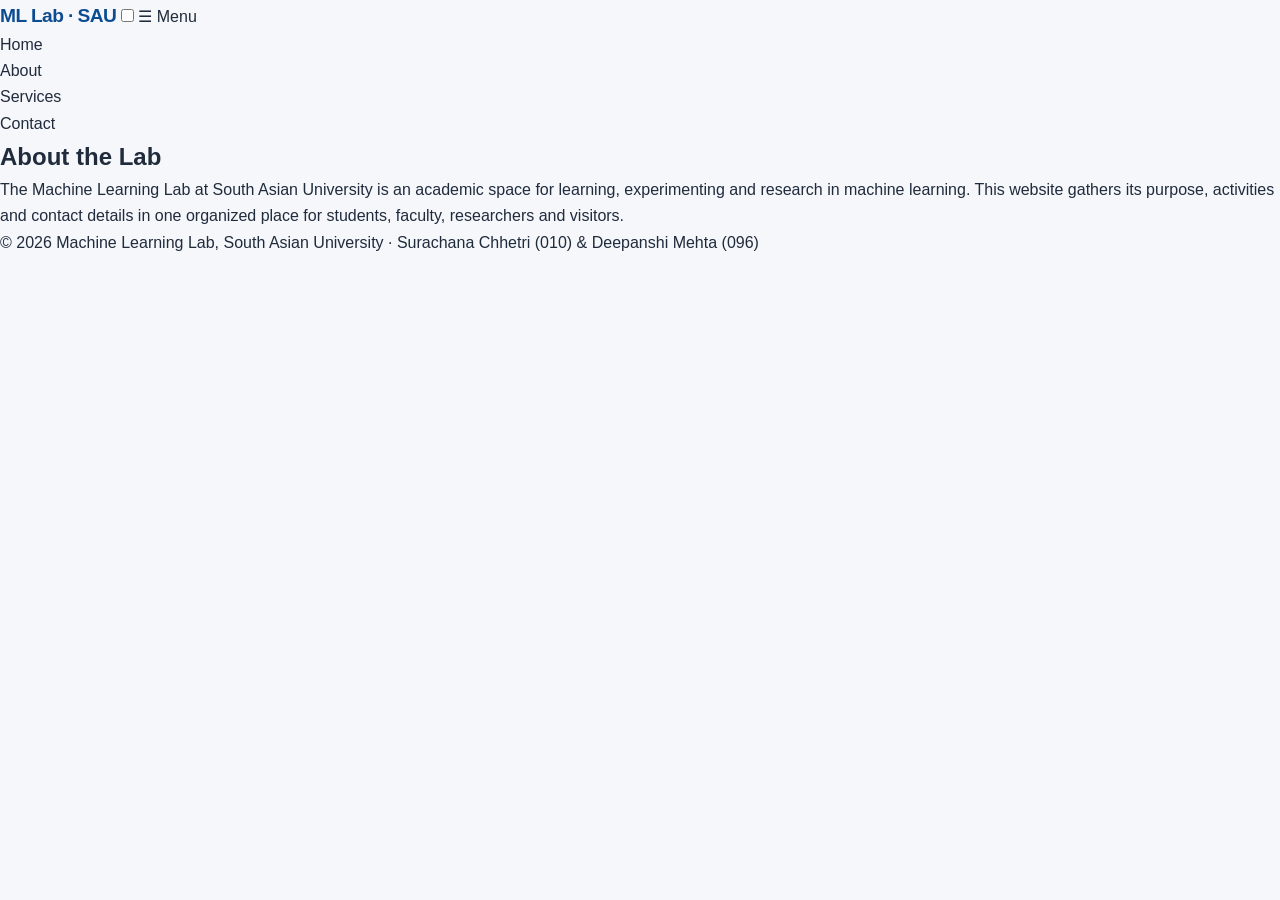
==== about.html @ 7c420d7f "Add files via upload" ====
<!DOCTYPE html>
<html lang="en">
<head>
<meta charset="UTF-8">
<meta name="viewport" content="width=device-width, initial-scale=1">
<title>About | Machine Learning Lab</title>
<link rel="stylesheet" href="css/style.css">
<script src="js/script.js" defer></script>
</head>
<body>
<header><nav>
<span class="logo">ML Lab · SAU</span>
<input type="checkbox" id="menu-toggle" class="menu-check" aria-label="Toggle menu">
<label for="menu-toggle" class="hamburger" aria-hidden="true">&#9776; Menu</label>
<ul>
<li><a href="index.html">Home</a></li>
<li><a href="about.html" class="active">About</a></li>
<li><a href="services.html">Services</a></li>
<li><a href="contact.html">Contact</a></li>
</ul>
</nav></header>
<main>
<h2>About the Lab</h2>
<p>The Machine Learning Lab at South Asian University is an academic space for learning, experimenting and research in machine learning. This website gathers its purpose, activities and contact details in one organized place for students, faculty, researchers and visitors.</p>
</main>
<footer>&copy; 2026 Machine Learning Lab, South Asian University · Surachana Chhetri (010) &amp; Deepanshi Mehta (096)</footer>
</body>
</html>
---- css/style.css ----
/* Machine Learning Lab website - shared stylesheet */
:root{--bg:#f5f7fb;--surface:#fff;--text:#202b3c;--muted:#64748b;--primary:#244b87;--accent:#3974c6;--line:#e2e8f0;--soft:#eaf1fb;--shadow:0 12px 35px rgba(25,50,85,.07)}
[data-theme="dark"]{--bg:#101827;--surface:#182437;--text:#e7edf7;--muted:#a8b5c8;--primary:#a9c8f4;--accent:#78aaf0;--line:#2c3c53;--soft:#202f48;--shadow:0 12px 35px rgba(0,0,0,.18)}
*{box-sizing:border-box;margin:0;padding:0}
html{scroll-behavior:smooth}
body{font-family:Inter,"Segoe UI",Arial,sans-serif;background:var(--bg);color:var(--text);line-height:1.65;min-height:100vh}
a{color:inherit;text-decoration:none}
button,input,textarea{font:inherit}
.site-header{position:sticky;top:0;z-index:10;background:var(--surface);border-bottom:1px solid var(--line)}
.nav-container{max-width:1120px;margin:auto;min-height:72px;padding:12px 24px;display:flex;align-items:center;justify-content:space-between;gap:20px}
.logo{font-weight:800;font-size:1.2rem;color:var(--primary);letter-spacing:-.03em}.logo span{font-weight:500;color:var(--muted)}
.nav-links{list-style:none;display:flex;align-items:center;gap:26px}.nav-links a{color:var(--muted);font-size:.95rem;font-weight:600;padding:8px 0;border-bottom:2px solid transparent}.nav-links a:hover,.nav-links a.active{color:var(--accent);border-color:var(--accent)}
.nav-actions{display:flex;align-items:center;gap:8px;margin-left:auto}
.theme-toggle,.menu-toggle{border:1px solid var(--line);background:var(--surface);color:var(--text);border-radius:9px;padding:8px 11px;cursor:pointer;font-size:.88rem}.theme-toggle:hover,.menu-toggle:hover{border-color:var(--accent)}.menu-toggle{display:none}
.hero{background:radial-gradient(ellipse at 80% 20%,rgba(83,139,211,.16),transparent 40%),var(--soft);text-align:center;padding:92px 22px 100px}
.eyebrow{font-size:.75rem;font-weight:800;letter-spacing:.15em;color:var(--accent);margin-bottom:10px}
.hero h1,.page-intro h1{font-size:clamp(2.3rem,5vw,3.7rem);line-height:1.12;letter-spacing:-.045em;color:var(--primary);margin-bottom:18px}
.hero-copy{max-width:650px;margin:0 auto 28px;color:var(--muted);font-size:1.1rem}
.button{display:inline-flex;align-items:center;justify-content:center;gap:10px;border:0;border-radius:9px;background:var(--accent);color:white;padding:12px 22px;font-weight:700;cursor:pointer;transition:transform .2s,background .2s}.button:hover{background:var(--primary);transform:translateY(-2px)}
.content-section,.gallery-section{max-width:1120px;margin:auto;padding:72px 24px}
.section-heading{text-align:center;margin-bottom:30px}.section-heading h2,.callout h2{font-size:2rem;letter-spacing:-.03em;color:var(--primary);margin-bottom:8px}.section-heading>p:last-child{color:var(--muted)}
.cards{display:grid;grid-template-columns:repeat(auto-fit,minmax(220px,1fr));gap:18px}
.card{background:var(--surface);border:1px solid var(--line);border-radius:14px;padding:24px;box-shadow:var(--shadow)}
.card h3{color:var(--primary);font-size:1.08rem;margin:8px 0}.card p{color:var(--muted);font-size:.95rem}
.card-icon{width:42px;height:42px;display:grid;place-items:center;border-radius:12px;background:var(--soft);color:var(--accent);font-size:1.35rem;font-weight:800}
.callout{max-width:1072px;margin:0 auto 70px;padding:30px 34px;border-radius:16px;background:var(--primary);display:flex;align-items:center;justify-content:space-between;gap:20px}.callout h2{color:white;margin:0}.callout .eyebrow{color:#c7dcfa}.button-light{background:white;color:#244b87;white-space:nowrap}.button-light:hover{background:#eaf1fb;color:#244b87}
.page-main{max-width:1120px;margin:auto;padding:55px 24px 80px}.page-intro{text-align:center;padding:22px 0 40px}.page-intro h1{font-size:clamp(2.2rem,4vw,3rem)}.page-intro>p:last-child{color:var(--muted);max-width:650px;margin:auto}
.prose-card{max-width:900px;margin:auto;background:var(--surface);padding:34px;border:1px solid var(--line);border-radius:16px;box-shadow:var(--shadow)}.prose-card h2{color:var(--primary);margin:4px 0 12px}.prose-card>p{color:var(--muted);margin-bottom:28px}.compact-cards{grid-template-columns:repeat(auto-fit,minmax(190px,1fr));margin-top:18px}.compact-cards .card{box-shadow:none;padding:18px}
.service-cards{margin-bottom:50px}.gallery-section{padding:35px 0 0}.filters{display:flex;justify-content:center;flex-wrap:wrap;gap:9px;margin:24px 0 10px}.filter-btn{border:1px solid var(--line);border-radius:30px;background:var(--surface);color:var(--text);padding:8px 17px;cursor:pointer}.filter-btn:hover,.filter-btn.active{background:var(--accent);border-color:var(--accent);color:white}.filter-status{text-align:center;color:var(--muted);font-size:.85rem;margin-bottom:18px}.project-grid{grid-template-columns:repeat(auto-fit,minmax(250px,1fr))}.project[hidden]{display:none}.tag{display:inline-block;padding:3px 10px;border-radius:20px;background:var(--soft);color:var(--accent);font-size:.75rem;font-weight:700}.empty-state{text-align:center;padding:25px;color:var(--muted)}
.contact-layout{display:grid;grid-template-columns:.8fr 1.2fr;gap:22px;align-items:start}.contact-info h2,.form-card h2{color:var(--primary);margin-bottom:12px}.contact-info>p:not(.eyebrow){color:var(--muted)}.small-note{margin-top:25px;font-size:.9rem}.form-card{background:var(--surface);border:1px solid var(--line);border-radius:14px;padding:28px;box-shadow:var(--shadow)}.form-intro{color:var(--muted);font-size:.9rem;margin-bottom:16px}
form label{display:block;font-weight:700;font-size:.9rem;margin:15px 0 6px}form input,form textarea{display:block;width:100%;padding:11px 13px;border:1px solid var(--line);border-radius:8px;background:var(--bg);color:var(--text);outline:none}form input:focus,form textarea:focus{border-color:var(--accent);box-shadow:0 0 0 3px rgba(57,116,198,.13)}form textarea{resize:vertical;min-height:120px}.field-error{display:block;color:#dc4545;font-size:.8rem;min-height:1.1em}.message-meta{display:flex;justify-content:space-between;gap:10px;color:var(--muted);font-size:.8rem;margin:3px 0 16px}.form-success{margin-top:16px;padding:13px;border-radius:9px;background:#e5f7ed;color:#17663b;border:1px solid #a9e2bf;font-size:.9rem}[data-theme="dark"] .form-success{background:#173d31;color:#a8edc5;border-color:#28664d}
.site-footer{text-align:center;padding:24px 18px;background:var(--surface);border-top:1px solid var(--line);color:var(--muted);font-size:.85rem}.site-footer p+p{font-size:.78rem;margin-top:3px}
@media(max-width:720px){.nav-container{flex-wrap:wrap;padding:12px 18px}.menu-toggle{display:inline-block}.nav-links{display:none;order:3;width:100%;flex-direction:column;align-items:flex-start;gap:5px;padding:8px 0 12px}.nav-links.open{display:flex}.nav-links a{display:block;width:100%}.hero{padding:70px 20px}.contact-layout{grid-template-columns:1fr}.callout{margin:0 18px 50px;align-items:flex-start;flex-direction:column}.content-section{padding:55px 18px}.page-main{padding:40px 18px 60px}.gallery-section{padding-left:0;padding-right:0}}
@media(max-width:420px){.theme-toggle span,.menu-toggle span{display:none}.hero h1{font-size:2.25rem}.prose-card,.form-card{padding:22px}.filters{justify-content:flex-start}}
@media(prefers-reduced-motion:reduce){html{scroll-behavior:auto}*,*::before,*::after{transition:none!important}}


/* South Asian University-inspired institutional identity */
:root{--primary:#0e4c92;--accent:#1768b5;--soft:#edf4fb;--line:#dce6f1}
[data-theme="dark"]{--primary:#a9c9ed;--accent:#79b4f0;--soft:#1d3048;--line:#2b405a}
.university-strip{background:#0e4c92;color:#fff;font-size:.76rem;letter-spacing:.025em}
.institution-inner{max-width:1180px;margin:auto;padding:7px 24px;display:flex;justify-content:space-between;gap:16px;align-items:center}
.institution-inner a{color:#fff;font-weight:700;text-decoration:underline;text-underline-offset:3px}
.site-header{box-shadow:0 3px 16px rgba(14,55,98,.06)}
.nav-container{max-width:1180px;min-height:88px}
.brand-lockup{display:flex;align-items:center;gap:15px;min-width:0;color:var(--text)}
.sau-logo{display:block;width:104px;height:auto;max-height:65px;object-fit:contain;object-position:left center}
.brand-divider{height:48px;width:1px;background:var(--line);flex:0 0 1px}
.lab-name{display:flex;flex-direction:column;line-height:1.3;gap:4px}
.lab-name strong{font-size:1.03rem;color:var(--primary);letter-spacing:-.02em}
.lab-name small{font-size:.78rem;color:var(--muted);letter-spacing:.025em}
.nav-links{gap:23px}
.nav-links a{font-size:.9rem}
.hero{background:linear-gradient(120deg,rgba(14,76,146,.08),transparent 55%),radial-gradient(ellipse at 85% 15%,rgba(23,104,181,.17),transparent 42%),var(--soft);padding-top:82px}
.hero-seal{display:inline-flex;gap:10px;align-items:center;border:1px solid rgba(14,76,146,.2);border-radius:99px;padding:5px 15px;margin:0 auto 20px;color:var(--primary);font-size:.72rem;font-weight:800;letter-spacing:.14em}
.hero-seal span{color:#b28a35}
.institution-note{max-width:1072px;margin:28px auto 0;padding:17px 22px;border-left:4px solid #0e4c92;background:var(--surface);box-shadow:var(--shadow);display:flex;align-items:center;justify-content:space-between;gap:22px;color:var(--muted);font-size:.91rem}
.institution-note strong{color:var(--primary)}.institution-note a{color:var(--accent);font-weight:800;white-space:nowrap}
.site-footer{padding:0;background:#0a3769;color:#e6eef8;text-align:left;border:0}
.footer-main{max-width:1120px;margin:auto;padding:34px 24px;display:grid;grid-template-columns:1.1fr 1.5fr .8fr;gap:28px}
.footer-brand,.footer-contact,.footer-links{display:flex;flex-direction:column;align-items:flex-start;gap:7px;font-size:.84rem}
.footer-brand strong{font-size:1.12rem}.footer-brand span{color:#c9d9ec}.footer-brand small{color:#9eb9d8;font-style:italic;margin-top:5px}
.footer-contact strong,.footer-links strong{color:#fff;font-size:.9rem}.footer-contact span,.footer-links a{color:#c9d9ec}.footer-contact a{color:#fff;text-decoration:underline;text-underline-offset:3px}
.footer-bottom{border-top:1px solid rgba(255,255,255,.17);max-width:none;padding:15px max(24px,calc((100% - 1072px)/2));display:flex;justify-content:space-between;gap:15px;flex-wrap:wrap;font-size:.76rem;color:#c9d9ec}
.project-disclaimer{text-align:center;padding:0 18px 16px;font-size:.7rem;color:#9eb9d8}
.contact-info a{color:var(--accent);font-weight:700}
@media(max-width:820px){.nav-container{gap:12px}.brand-lockup{gap:10px}.sau-logo{width:82px}.lab-name strong{font-size:.92rem}.nav-links{gap:14px}}
@media(max-width:720px){.institution-inner{padding:7px 18px;font-size:.68rem}.nav-container{min-height:76px}.brand-lockup{max-width:calc(100% - 105px)}.sau-logo{width:70px;max-height:52px}.brand-divider{height:40px}.lab-name strong{font-size:.82rem}.lab-name small{font-size:.68rem}.nav-actions{gap:5px}.institution-note{margin:20px 18px 0;align-items:flex-start;flex-direction:column;gap:8px}.footer-main{grid-template-columns:1fr 1fr;padding:28px 20px}.footer-brand{grid-column:1/-1}.footer-bottom{padding:14px 20px;flex-direction:column}}
@media(max-width:420px){.institution-inner span{max-width:65%}.sau-logo{width:58px}.brand-lockup{gap:8px}.lab-name strong{font-size:.76rem}.lab-name small{font-size:.62rem}.brand-divider{height:34px}.footer-main{grid-template-columns:1fr}.footer-brand{grid-column:auto}}
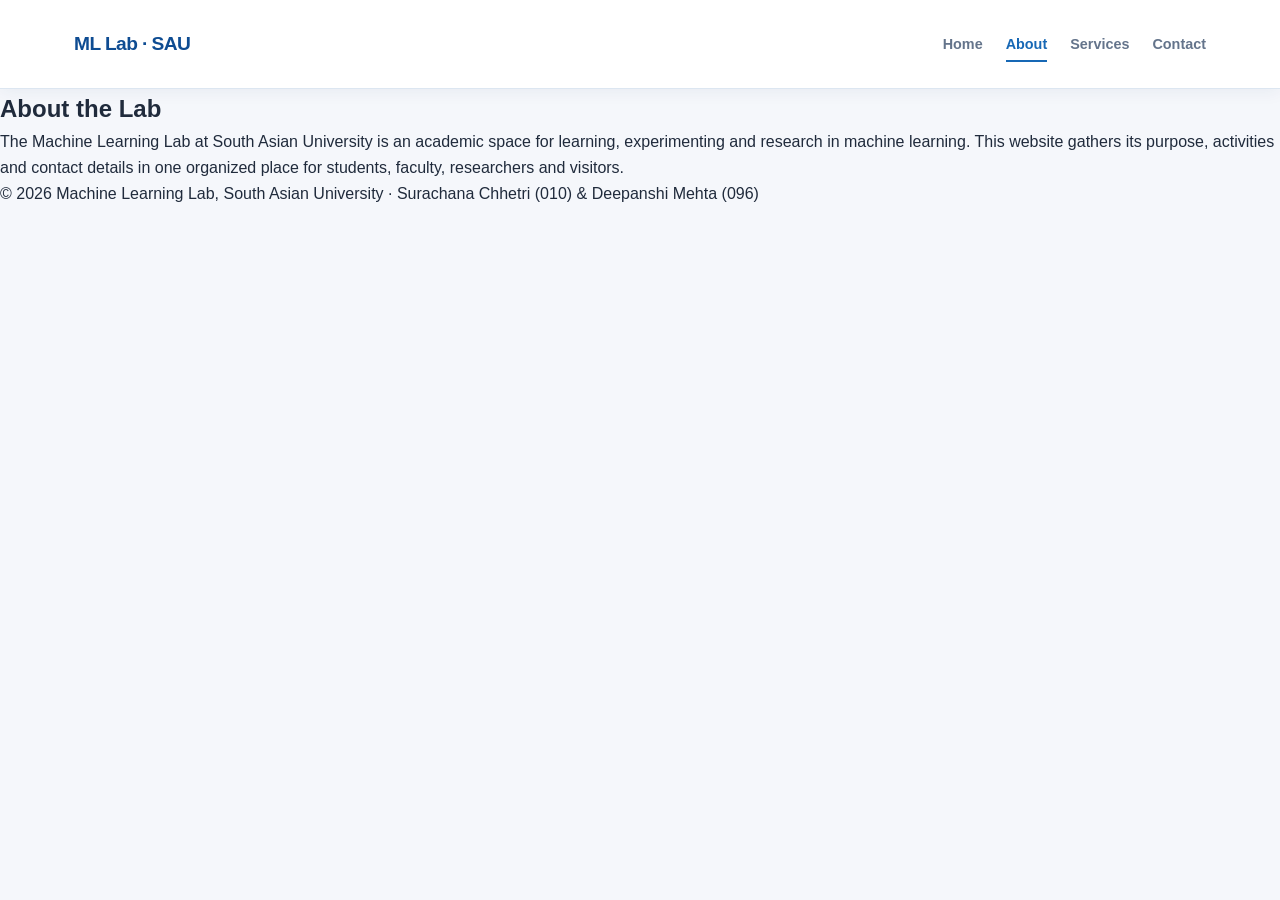
==== commit d6a14b3e: "Fix styling on About, Services and Contact pages" ====
--- a/about.html
+++ b/about.html
@@ -8,17 +8,22 @@
 <script src="js/script.js" defer></script>
 </head>
 <body>
-<header><nav>
-<span class="logo">ML Lab · SAU</span>
-<input type="checkbox" id="menu-toggle" class="menu-check" aria-label="Toggle menu">
-<label for="menu-toggle" class="hamburger" aria-hidden="true">&#9776; Menu</label>
-<ul>
-<li><a href="index.html">Home</a></li>
-<li><a href="about.html" class="active">About</a></li>
-<li><a href="services.html">Services</a></li>
-<li><a href="contact.html">Contact</a></li>
-</ul>
-</nav></header>
+<header class="site-header">
+    <nav class="nav-container" aria-label="Main navigation">
+
+        <a class="logo" href="index.html">
+            ML Lab · SAU
+        </a>
+
+        <ul class="nav-links">
+            <li><a href="index.html">Home</a></li>
+            <li><a href="about.html" class="active">About</a></li>
+            <li><a href="services.html">Services</a></li>
+            <li><a href="contact.html">Contact</a></li>
+        </ul>
+
+    </nav>
+</header>
 <main>
 <h2>About the Lab</h2>
 <p>The Machine Learning Lab at South Asian University is an academic space for learning, experimenting and research in machine learning. This website gathers its purpose, activities and contact details in one organized place for students, faculty, researchers and visitors.</p>
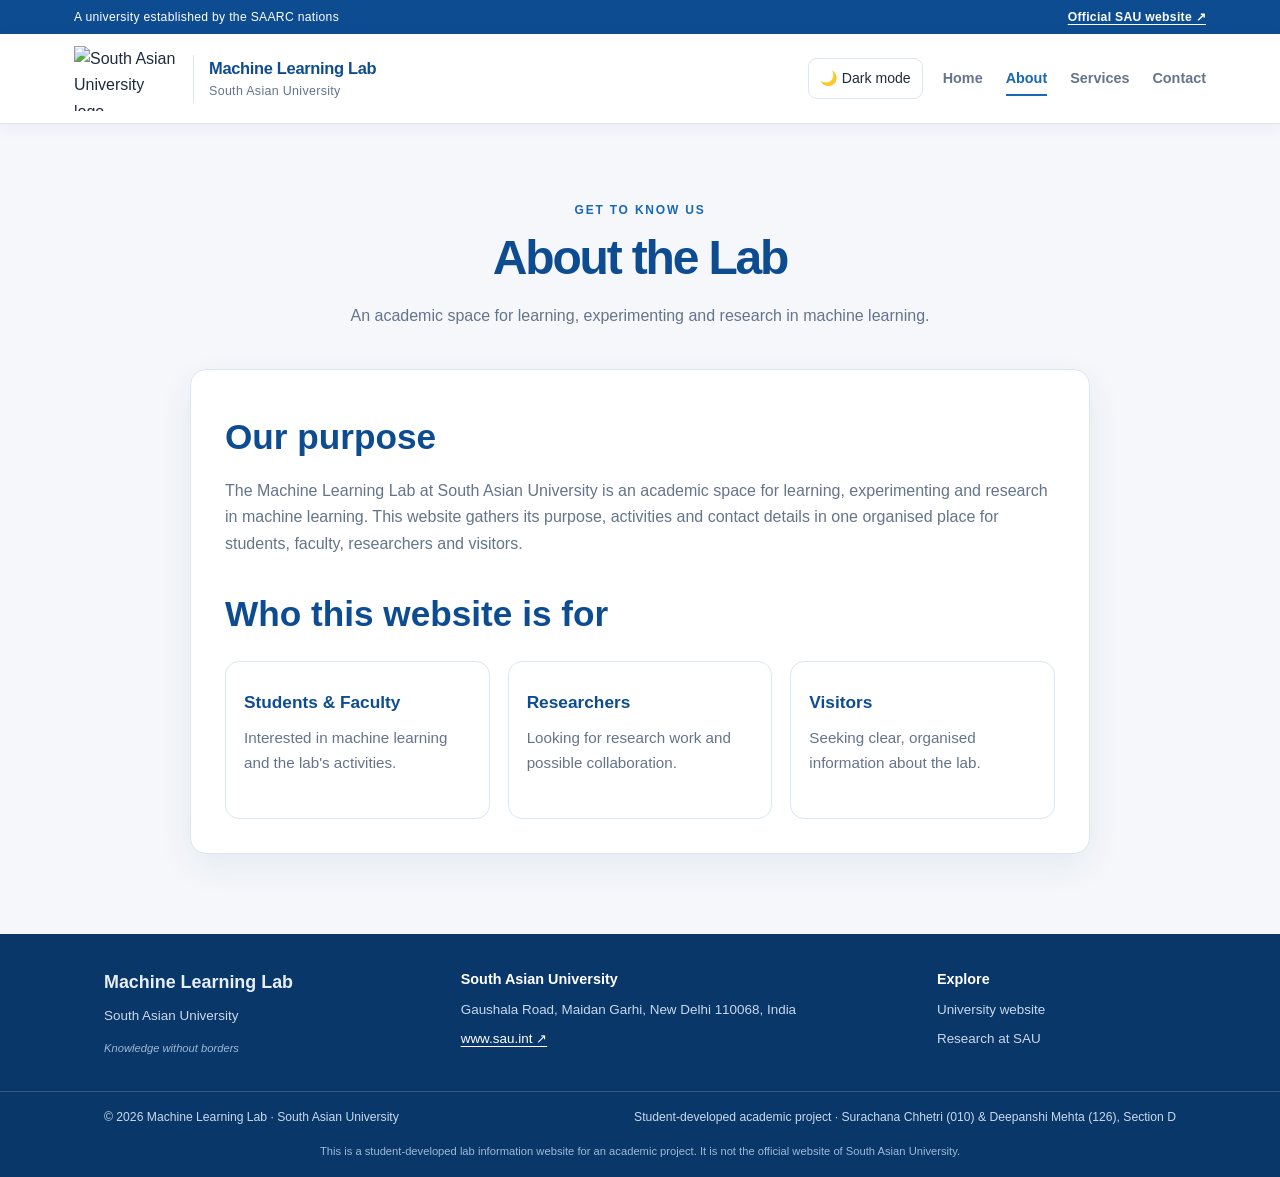
==== commit ab77cb63: "Update all website pages and improve overall styling and navigation Updated Home, About, Services an" ====
--- a/about.html
+++ b/about.html
@@ -1,33 +1,57 @@
-<!DOCTYPE html>
-<html lang="en">
-<head>
-<meta charset="UTF-8">
-<meta name="viewport" content="width=device-width, initial-scale=1">
-<title>About | Machine Learning Lab</title>
-<link rel="stylesheet" href="css/style.css">
-<script src="js/script.js" defer></script>
-</head>
-<body>
-<header class="site-header">
-    <nav class="nav-container" aria-label="Main navigation">
-
-        <a class="logo" href="index.html">
-            ML Lab · SAU
-        </a>
-
-        <ul class="nav-links">
-            <li><a href="index.html">Home</a></li>
-            <li><a href="about.html" class="active">About</a></li>
-            <li><a href="services.html">Services</a></li>
-            <li><a href="contact.html">Contact</a></li>
-        </ul>
-
-    </nav>
-</header>
-<main>
-<h2>About the Lab</h2>
-<p>The Machine Learning Lab at South Asian University is an academic space for learning, experimenting and research in machine learning. This website gathers its purpose, activities and contact details in one organized place for students, faculty, researchers and visitors.</p>
-</main>
-<footer>&copy; 2026 Machine Learning Lab, South Asian University · Surachana Chhetri (010) &amp; Deepanshi Mehta (096)</footer>
-</body>
-</html>
+<!DOCTYPE html>
+<html lang="en">
+<head>
+  <meta charset="UTF-8">
+  <meta name="viewport" content="width=device-width, initial-scale=1.0">
+  <meta name="theme-color" content="#0e4c92">
+  <link rel="icon" href="https://sau.int/wp-content/themes/sau/images/sau_logo.gif" type="image/gif">
+  <meta name="description" content="Machine Learning Lab at South Asian University: research, projects, learning and collaboration.">
+  <title>About | Machine Learning Lab · SAU</title>
+  <link rel="stylesheet" href="../css/style.css">
+  <script src="../js/script.js" defer></script>
+</head>
+<body>
+<div class="university-strip"><div class="institution-inner"><span>A university established by the SAARC nations</span><a href="https://sau.int/" target="_blank" rel="noopener">Official SAU website ↗</a></div></div>
+<header class="site-header">
+  <nav class="nav-container" aria-label="Main navigation">
+    <a class="brand-lockup" href="../index.html" aria-label="Machine Learning Lab, South Asian University home">
+      <img class="sau-logo" src="https://sau.int/wp-content/themes/sau/images/sau_logo.gif" alt="South Asian University logo" onerror="this.hidden=true;">
+      <span class="brand-divider"></span>
+      <span class="lab-name"><strong>Machine Learning Lab</strong><small>South Asian University</small></span>
+    </a>
+    <div class="nav-actions">
+      <button class="theme-toggle" type="button" aria-label="Switch to dark mode" title="Toggle colour theme">🌙 <span>Dark mode</span></button>
+      <button class="menu-toggle" type="button" aria-expanded="false" aria-controls="main-menu">☰ <span>Menu</span></button>
+    </div>
+    <ul class="nav-links" id="main-menu">
+      <li><a href="../index.html">Home</a></li>
+      <li><a href="about.html" class="active" aria-current="page">About</a></li>
+      <li><a href="services.html">Services</a></li>
+      <li><a href="contact.html">Contact</a></li>
+    </ul>
+  </nav>
+</header>
+<main class="page-main">
+  <section class="page-intro"><p class="eyebrow">GET TO KNOW US</p><h1>About the Lab</h1><p>An academic space for learning, experimenting and research in machine learning.</p></section>
+  <section class="prose-card">
+    <h2>Our purpose</h2>
+    <p>The Machine Learning Lab at South Asian University is an academic space for learning, experimenting and research in machine learning. This website gathers its purpose, activities and contact details in one organised place for students, faculty, researchers and visitors.</p>
+    <h2>Who this website is for</h2>
+    <div class="cards compact-cards">
+      <article class="card"><h3>Students &amp; Faculty</h3><p>Interested in machine learning and the lab's activities.</p></article>
+      <article class="card"><h3>Researchers</h3><p>Looking for research work and possible collaboration.</p></article>
+      <article class="card"><h3>Visitors</h3><p>Seeking clear, organised information about the lab.</p></article>
+    </div>
+  </section>
+</main>
+<footer class="site-footer">
+  <div class="footer-main">
+    <div class="footer-brand"><strong>Machine Learning Lab</strong><span>South Asian University</span><small>Knowledge without borders</small></div>
+    <div class="footer-contact"><strong>South Asian University</strong><span>Gaushala Road, Maidan Garhi, New Delhi 110068, India</span><a href="https://sau.int/" target="_blank" rel="noopener">www.sau.int ↗</a></div>
+    <div class="footer-links"><strong>Explore</strong><a href="https://sau.int/" target="_blank" rel="noopener">University website</a><a href="https://sau.int/research/" target="_blank" rel="noopener">Research at SAU</a></div>
+  </div>
+  <div class="footer-bottom"><span>© <span id="current-year">2026</span> Machine Learning Lab · South Asian University</span><span>Student-developed academic project · Surachana Chhetri (010) &amp; Deepanshi Mehta (126), Section D</span></div>
+  <p class="project-disclaimer">This is a student-developed lab information website for an academic project. It is not the official website of South Asian University.</p>
+</footer>
+</body>
+</html>
--- a/css/style.css
+++ b/css/style.css
@@ -67,3 +67,71 @@
 @media(max-width:820px){.nav-container{gap:12px}.brand-lockup{gap:10px}.sau-logo{width:82px}.lab-name strong{font-size:.92rem}.nav-links{gap:14px}}
 @media(max-width:720px){.institution-inner{padding:7px 18px;font-size:.68rem}.nav-container{min-height:76px}.brand-lockup{max-width:calc(100% - 105px)}.sau-logo{width:70px;max-height:52px}.brand-divider{height:40px}.lab-name strong{font-size:.82rem}.lab-name small{font-size:.68rem}.nav-actions{gap:5px}.institution-note{margin:20px 18px 0;align-items:flex-start;flex-direction:column;gap:8px}.footer-main{grid-template-columns:1fr 1fr;padding:28px 20px}.footer-brand{grid-column:1/-1}.footer-bottom{padding:14px 20px;flex-direction:column}}
 @media(max-width:420px){.institution-inner span{max-width:65%}.sau-logo{width:58px}.brand-lockup{gap:8px}.lab-name strong{font-size:.76rem}.lab-name small{font-size:.62rem}.brand-divider{height:34px}.footer-main{grid-template-columns:1fr}.footer-brand{grid-column:auto}}
+
+/* CONTACT PAGE STYLING */
+
+main {
+    max-width: 900px;
+    margin: 50px auto;
+    padding: 40px;
+}
+
+main h1, main h2 {
+    color: var(--primary);
+    font-size: 2.2rem;
+    margin-bottom: 15px;
+}
+
+main p {
+    color: var(--muted);
+    margin-bottom: 25px;
+}
+
+form {
+    display: flex;
+    flex-direction: column;
+    gap: 12px;
+    margin-top: 30px;
+}
+
+form label {
+    font-weight: 700;
+    margin-top: 12px;
+}
+
+form input,
+form textarea {
+    width: 100%;
+    padding: 14px;
+    border: 1px solid var(--line);
+    border-radius: 9px;
+    background: var(--surface);
+    color: var(--text);
+    font-family: inherit;
+    font-size: 1rem;
+}
+
+form textarea {
+    min-height: 150px;
+    resize: vertical;
+}
+
+form input:focus,
+form textarea:focus {
+    outline: 2px solid var(--accent);
+}
+
+form button {
+    padding: 14px 24px;
+    background: var(--primary);
+    color: white;
+    border: none;
+    border-radius: 8px;
+    font-weight: 700;
+    cursor: pointer;
+    margin-top: 15px;
+}
+
+form button:hover {
+    opacity: 0.85;
+}
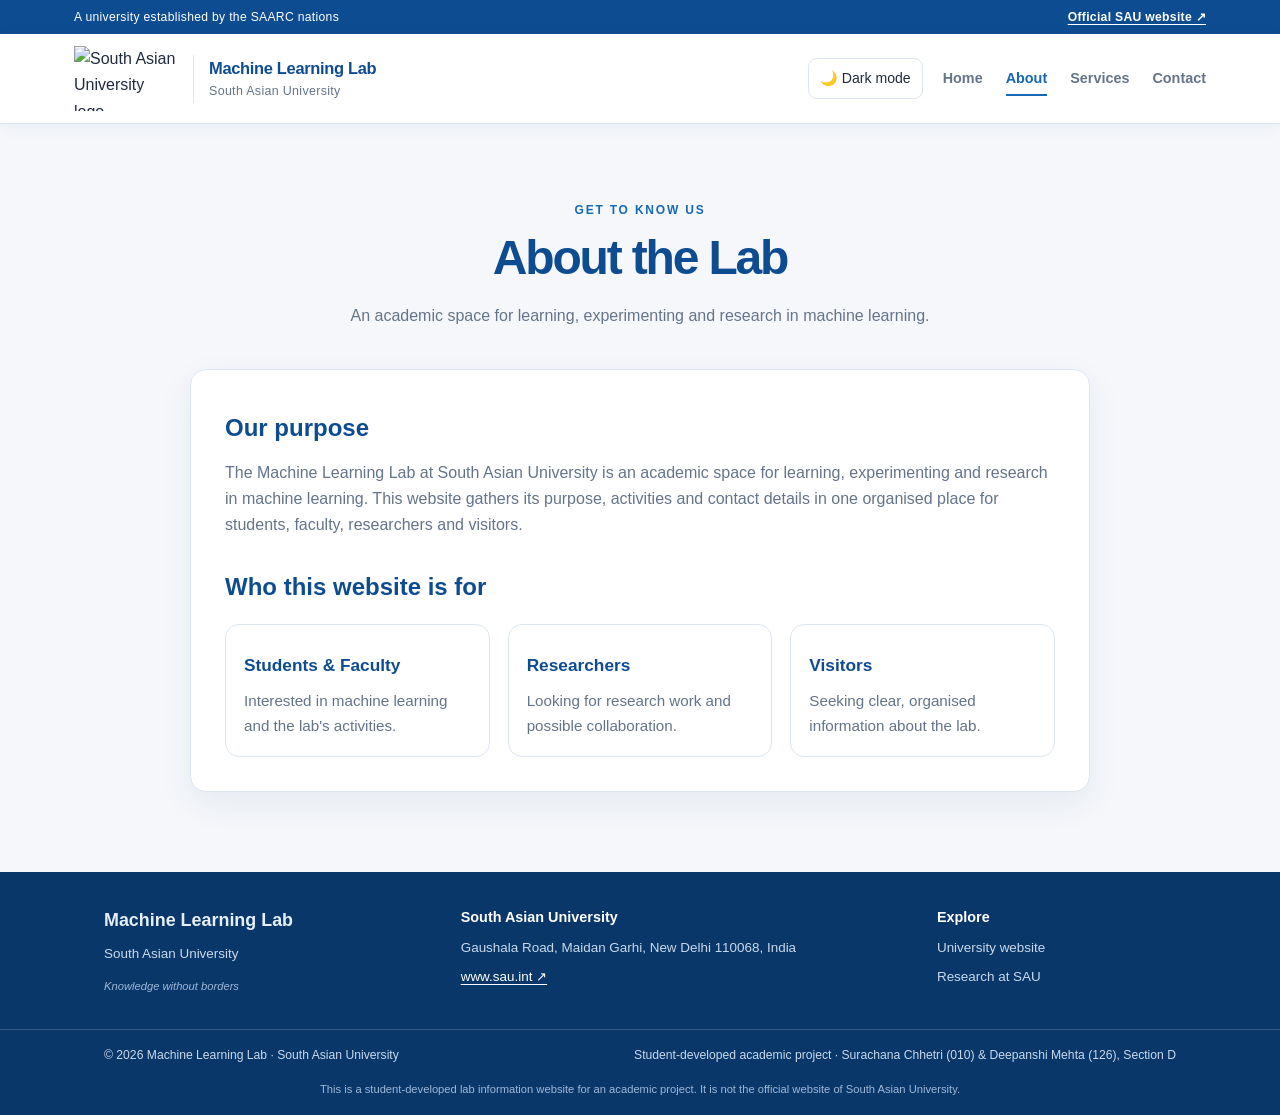
==== commit 70c50aff: "Update about.html" ====
--- a/about.html
+++ b/about.html
@@ -7,8 +7,8 @@
   <link rel="icon" href="https://sau.int/wp-content/themes/sau/images/sau_logo.gif" type="image/gif">
   <meta name="description" content="Machine Learning Lab at South Asian University: research, projects, learning and collaboration.">
   <title>About | Machine Learning Lab · SAU</title>
-  <link rel="stylesheet" href="../css/style.css">
-  <script src="../js/script.js" defer></script>
+  <link rel="stylesheet" href="css/style.css">
+<script src="js/script.js" defer></script>
 </head>
 <body>
 <div class="university-strip"><div class="institution-inner"><span>A university established by the SAARC nations</span><a href="https://sau.int/" target="_blank" rel="noopener">Official SAU website ↗</a></div></div>
@@ -24,7 +24,7 @@
       <button class="menu-toggle" type="button" aria-expanded="false" aria-controls="main-menu">☰ <span>Menu</span></button>
     </div>
     <ul class="nav-links" id="main-menu">
-      <li><a href="../index.html">Home</a></li>
+      <li><a href="index.html">Home</a></li>
       <li><a href="about.html" class="active" aria-current="page">About</a></li>
       <li><a href="services.html">Services</a></li>
       <li><a href="contact.html">Contact</a></li>
@@ -54,4 +54,4 @@
   <p class="project-disclaimer">This is a student-developed lab information website for an academic project. It is not the official website of South Asian University.</p>
 </footer>
 </body>
-</html>+</html>
--- a/css/style.css
+++ b/css/style.css
@@ -68,70 +68,4 @@
 @media(max-width:720px){.institution-inner{padding:7px 18px;font-size:.68rem}.nav-container{min-height:76px}.brand-lockup{max-width:calc(100% - 105px)}.sau-logo{width:70px;max-height:52px}.brand-divider{height:40px}.lab-name strong{font-size:.82rem}.lab-name small{font-size:.68rem}.nav-actions{gap:5px}.institution-note{margin:20px 18px 0;align-items:flex-start;flex-direction:column;gap:8px}.footer-main{grid-template-columns:1fr 1fr;padding:28px 20px}.footer-brand{grid-column:1/-1}.footer-bottom{padding:14px 20px;flex-direction:column}}
 @media(max-width:420px){.institution-inner span{max-width:65%}.sau-logo{width:58px}.brand-lockup{gap:8px}.lab-name strong{font-size:.76rem}.lab-name small{font-size:.62rem}.brand-divider{height:34px}.footer-main{grid-template-columns:1fr}.footer-brand{grid-column:auto}}
 
-/* CONTACT PAGE STYLING */
 
-main {
-    max-width: 900px;
-    margin: 50px auto;
-    padding: 40px;
-}
-
-main h1, main h2 {
-    color: var(--primary);
-    font-size: 2.2rem;
-    margin-bottom: 15px;
-}
-
-main p {
-    color: var(--muted);
-    margin-bottom: 25px;
-}
-
-form {
-    display: flex;
-    flex-direction: column;
-    gap: 12px;
-    margin-top: 30px;
-}
-
-form label {
-    font-weight: 700;
-    margin-top: 12px;
-}
-
-form input,
-form textarea {
-    width: 100%;
-    padding: 14px;
-    border: 1px solid var(--line);
-    border-radius: 9px;
-    background: var(--surface);
-    color: var(--text);
-    font-family: inherit;
-    font-size: 1rem;
-}
-
-form textarea {
-    min-height: 150px;
-    resize: vertical;
-}
-
-form input:focus,
-form textarea:focus {
-    outline: 2px solid var(--accent);
-}
-
-form button {
-    padding: 14px 24px;
-    background: var(--primary);
-    color: white;
-    border: none;
-    border-radius: 8px;
-    font-weight: 700;
-    cursor: pointer;
-    margin-top: 15px;
-}
-
-form button:hover {
-    opacity: 0.85;
-}
